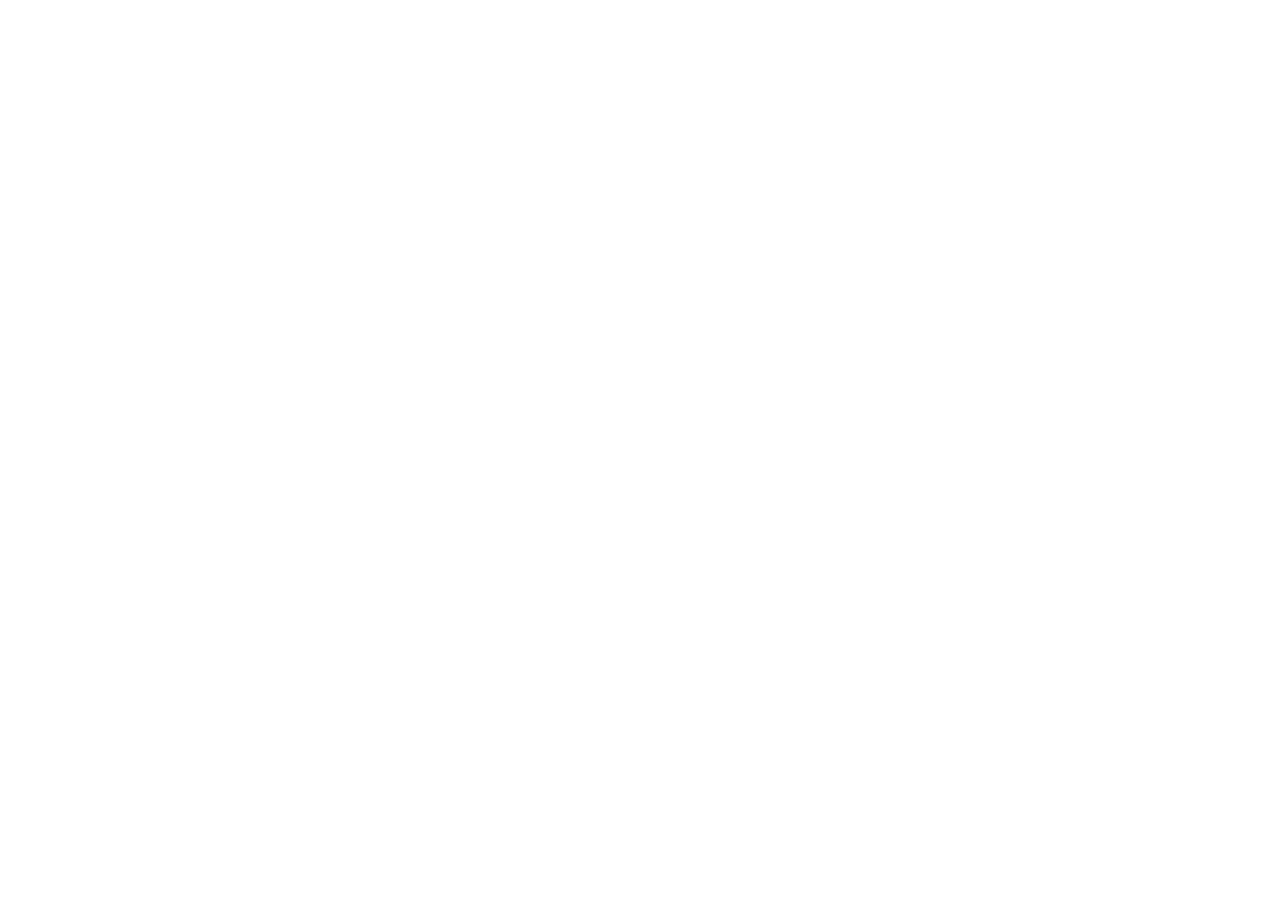
==== index.html @ c896de94 "commit 35" ====
<!DOCTYPE html>
<html lang="en">

<head>
    <meta charset="UTF-8">
    <meta name="viewport" content="width=device-width, initial-scale=1.0">
    <title>Document</title>
    <style>
        * {
            margin: 0;
            padding: 0;
            box-sizing: border-box;
            font-family: "gilroy";
        }

        html,
        body {
            width: 100%;
            height: 100%;
        }

        /* .main {
            width: 100%;
            height: 100%;
            display: flex;
            align-items: center;
            justify-content: center;
            background-color: #222;
        } */

        /* h1{
            color: #555;
            font-size: 10rem;
            font-weight: 300;
            user-select: none;
            letter-spacing: 0;
        } */

        /* input{
            display:none;
        }

        #btn{
            padding: 16px 22px;
            background-color: rgb(41, 143, 114);
            color: white;
            border-radius: 30px;
            font-weight: 700;
        }
        #btn:hover{
            background-color:  rgb(24, 82, 66);
            color: black;
            border-radius: 6px;
            font-weight: bolder;
        } */


        /* 
        input {
            display: block;
        }


        #main {
            padding: 50px;
            width: 100%;
            height: 100%;
            background-color: #222;
        }


        .card {
            margin-top: 40px;
            border-radius: 10px;
            display: inline-block;
            padding: 20px;
            border: 1px solid #555;
            max-width: 300px;
            color: #fff;
            margin-bottom: 8px;
            overflow: hidden;
        }

        .profile {
            width: 50px;
            height: 50px;
            border-radius: 50%;
        }

        .profile img {
            width: 100%;
            height: 100%;
            object-fit: cover;
        }

        .card h5 {
            margin-top: 4px;
        }

        .card p {
            font-size: 12px;
            margin-top: 10px; 
        }*/

        /* body{
            position: relative;
            overflow: hidden;
           
        }
            never put position relative and overdlow hidden it in body only used it in your main div
            this is only for example here 

        #abcd{
            position: absolute;
            transition: all cubic-bezier(0.19, 1, 0.22, 1) .25s;
            width: 500px;
            height: 500px;
            background-color: darkblue;
            cursor: none;  
        } */


        /* .hulu{
            font-family: gilroy;
            background: rgb(134,60,6
            );
            color: red;
        } */
        /* 
        .highlight{
            color :red;
        } */

        /* cursor none to make cursor hidden */

        /* h3{
            text-transform: capitalize;
        } */

        /* #main { */
        /* padding: 50px; */
        /* padding: 30px;
            width: 100%;
            height: 100%;
            background-color: #999; */
        /* display: flex;
            align-items: center;
            justify-content: center; */
        /* } */

        /* 
        h1{
            color: #555;
            font-size: 10rem;
            font-weight: 900;
            user-select: none;
            letter-spacing: -1rem;
        } */

        /* input{
            display: none;
        }

        #btn{
            padding: 12px 22px;
            background-color: rgb(41,143,114);
            color: white;
            border-radius: 30px;
            font-weight: 600;
        }

        #main #btn:hover{
            background-color: rgb(24,82,66);
        } */


        /* input {
            display: block;
        }

        .card {
            max-width: 300px ;
            display: inline-block;
            padding: 20px;
            color: #fff;
            border: 1px solid #555;
            margin-top: 40px;
            border-radius: 10px;
        }

        .profile {
            width: 50px;
            height: 50px;
            border-radius: 50%;
            margin-bottom: 20px;
            overflow: hidden;
        }

        .profile img {
            width: 100%;
            height: 100%;
            object-fit: cover;
        }

        .card h5{
            margin-top: 5px;
        }
        .card p {
            font-size: 12px;
            margin-top: 10px;
        } */


        /* #abcd{
            width: 500px;
            height: 500px;
            background-color:black;
        } */


        /* body{
            position: relative;
            overflow :hidden;
        } */

        /* #abcd{ */
        /* position: absolute;
            transition: all cubic-bezier(0.19, 1, 0.22, 1) 1s; */
        /* width: 500px;
            height: 500px;
            background-color:black;
        } */

        body {
            position: relative;
            overflow: hidden;
            padding: 30px;
        }

        /*#main{
            width: 100%;
            height: 100%;
            background-color: #222;
        }

        #nav{
            display: flex;
            align-items: center;
            justify-content: space-around;
            width: 100%;
            height: 100px;
            background-color: #444;
        }

        a{
            color: white;
        }
        button{
            padding: 12px 22px;
            background-color: red;
            border-radius: 5px;
            border: none;
            font-weight: 600;
            font-size: 20px;
        } */

        /* .lt{
            text-decoration: line-through;
        } */


        /* .a{
            width: 80%;
            height: 80%;
            background-color: brown;
        }

        .b{
            width: 80%;
            height: 80%;
            background-color: green;
        }

        .c{
            width: 80%;
            height: 80%;
            background-color: red;
        } */

        small {
            color: red;
            font-size: 12px;
        }

        #hide {
            display: none;
        }
    </style>
</head>

<body>

    <!-- <h3 id="heading">select device</h3>

    <select >
         <option selected disabled>choose your device</option>
         <option value="realme">realme c</option>
         <option value="samsung">samsung galaxy</option>
         <option value="oppo">oppo note</option>
         <option value="apple">apple iphone</option>
    </select> -->

    <!-- <div class="main">
        <h1>
        </h1>
    </div> -->


    <!-- <div class="main">
        <input id="fileinput" type="file" >
        <div id="btn">
            Upload file
        </div>
    </div> -->

    <!-- 
    <div id="main">
        <form action="">
            <input type="text" placeholder="profile pic">
            <input type="text" placeholder="name">
            <input type="text" placeholder="occupation">
            <input type="text" placeholder="info">
            <input type="submit">
        </form> -->

    <!-- <div class="card">
            <div class="profile">
                <img src="https://plus.unsplash.com/premium_photo-1670787505459-5ec84cc48762?w=600&auto=format&fit=crop&q=60&
                ixlib=rb-4.1.0&ixid=M3wxMjA3fDB8MHxmZWF0dXJlZC1waG90b3MtZmVlZHwyfHx8ZW58MHx8fHx8" alt="">
            </div>
            <h3>Danish khan</h3>
            <h5>Engineer and Future Busniess Owner</h5>
            <p>Lorem ipsum dolor sit amet consectetur adipisicing elit. Temporibus, autem ea. Qui sed blanditiis
                nullanihil maiores accusamus omnis perspiciatis beatae modi magnam!</p>
        </div> -->
    <!-- </div> -->


    <!-- <div id="abcd">

   </div>  -->
    <!-- <h1>hey kaisa hoo</h1> -->
    <!-- <a href="">download now</a> -->
    <!-- <img src="" alt="broken img"> -->


    <!-- <a href="https://www.google.com">download now</a> -->

    <!-- <div>
        <h1>hrlooo</h1>
        <h1>hrlooo</h1>
        <h1>hrlooo</h1>
        <h1>hrlooo</h1>
    </div> -->
    <!-- 
    <h1>kesa hoo tum</h1> -->


    <!-- <ul>
        <li>apple1</li>
        <li>apple2</li>
        <li>apple3</li>
        <li>apple4</li>
        <li>apple5</li>
        <li>apple6</li>
        <li>apple7</li>
        <li>apple8</li>
    </ul> -->

    <!-- <p>Lorem ipsum dolor sit amet.</p>
    <h1>asfad</h1>
    <p>Vitae cumque incidunt sed illum!</p>
    <h1>fahad</h1>
    <p>Veritatis minima eos illum iste.</p> -->

    <!-- <ul>
        <li>apple1</li>
        <li>apple2</li>
        <li>apple3</li>
        <li>apple4</li>
        <li>apple5</li>
        <li>apple6</li>
        <li>apple7</li>
        <li>apple8</li>
        <li>apple9</li>
    </ul> -->

    <!-- <h1>harle</h1> -->

    <!-- <input type="text" placeholder="name"> -->

    <!-- <h3 id="device">Select your device </h3>
    <select >
        <option selected disabled>Choose your Device</option>
        <option value="samsung">samsung</option>
        <option value="xiomi">xiomi</option>
        <option value="oppo">oppo</option>
        <option value="apple">apple</option>
    </select> -->

    <!-- 
    <div id = main>
        <input id="fileinput" type="file">
        <div id="btn">upload file</div>
    </div> -->
    <!-- <div id="main">
        <form action="">
            <input type="text" placeholder="profile pic">
            <input type="text" placeholder="name">
            <input type="text" placeholder="occupation">
            <input type="text" placeholder="info">




            <input type="submit">
        </form>


    </div> -->

    <!-- <div id="abcd"></div> -->

    <!-- <div id="main">
        <div id="nav">
            <a href="">home</a>
            <a href="">about</a>
            <button>click and follow </button>
        </div>
    </div> -->

    <!-- <ul>
        <li>apple</li>
        <li>banana</li>
        <li>guava</li>
        <li>grapes</li>
        <li>mangos</li>
    </ul> -->


    <!-- <div class="a">
        <div class="b">
            <div class="c">
                <button>click me</button>
            </div>
        </div>
    </div> -->

    <!-- <input type="text" placeholder="write anything">
    <h1>Total charcters <span></span></h1>
    <h1>character left <span id="characterleft">20</span></h1> -->

    <!-- 23/06/2026 -->


    <!-- FORM AND FORM VALIDATION -->

    <!-- <form>
        <input id="name" type="text" placeholder="name">
        <div id="hide">
            <br>
            <small>your name should be greater than 2 characters</small>
        </div>
        <br><br>
        <input type="email" placeholder="email">
        <br><br>
        <input type="password" placeholder="password">
        <br><br>
        <select name="" id="">
            <option value="Male">male</option>
            <option value="Female">female</option>
            <option value="Shemale">shemale</option>
        </select>
        <br><br>
        <textarea placeholder="Tell us about you..."></textarea>
        <br><br>
        <input type="submit">
    </form> -->


    <!-- 30/06/2026 -->

    <script src="./script.js"></script>
</body>

</html>
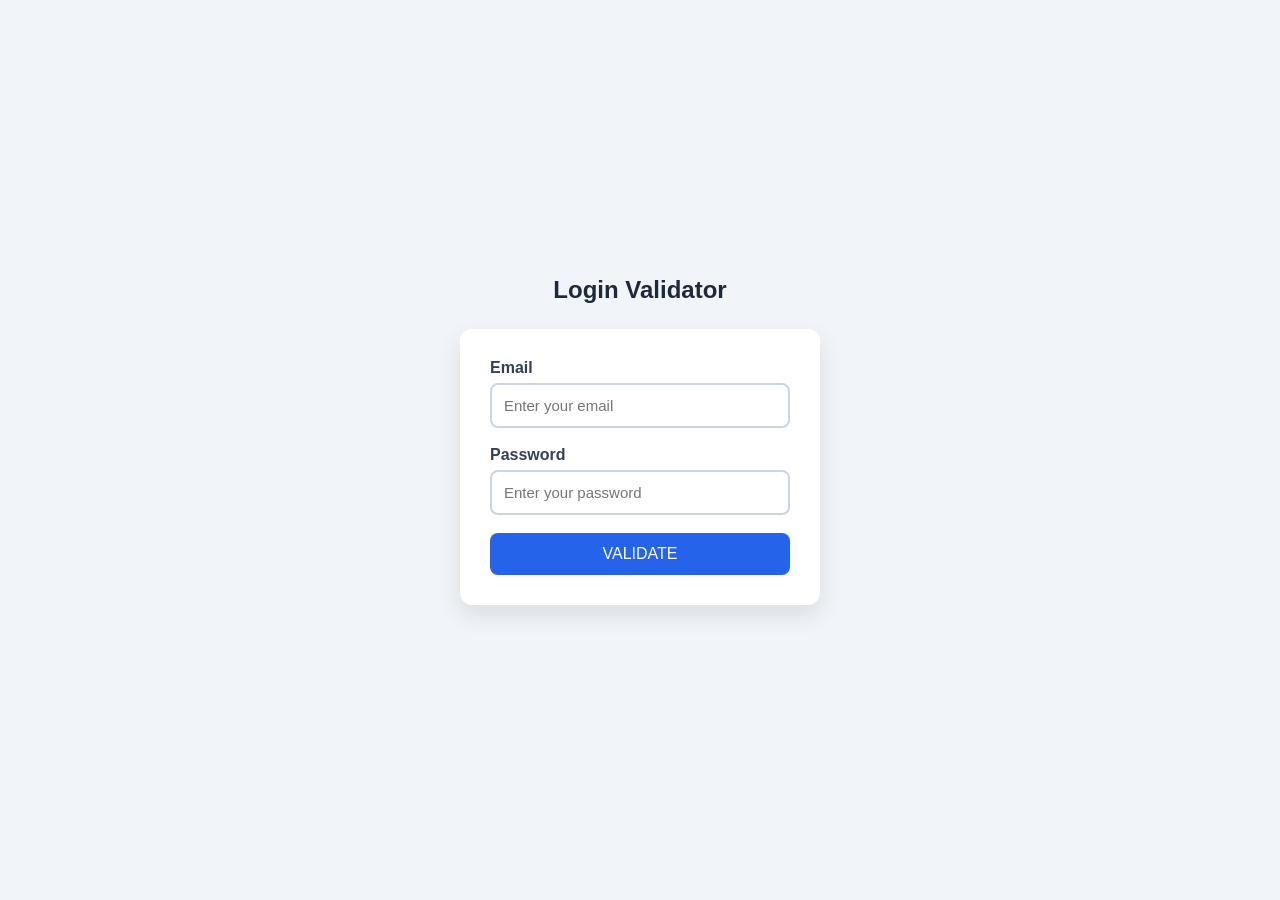
==== commit 3414d2d0: "commit 36 Eamil & Password Validator" ====
--- a/index.html
+++ b/index.html
@@ -6,7 +6,7 @@
     <meta name="viewport" content="width=device-width, initial-scale=1.0">
     <title>Document</title>
     <style>
-        * {
+        /* * {
             margin: 0;
             padding: 0;
             box-sizing: border-box;
@@ -17,7 +17,7 @@
         body {
             width: 100%;
             height: 100%;
-        }
+        } */
 
         /* .main {
             width: 100%;
@@ -231,11 +231,11 @@
             background-color:black;
         } */
 
-        body {
+        /* body {
             position: relative;
             overflow: hidden;
             padding: 30px;
-        }
+        } */
 
         /*#main{
             width: 100%;
@@ -287,15 +287,17 @@
             background-color: red;
         } */
 
-        small {
+        /* small {
             color: red;
             font-size: 12px;
         }
 
         #hide {
             display: none;
-        }
+        } */
     </style>
+
+    <link rel="stylesheet" href="style.css">
 </head>
 
 <body>
@@ -490,6 +492,36 @@
 
     <!-- 30/06/2026 -->
 
+    <!-- EMAIL and PASSWORD VALIDATOR -->
+
+    <div class="container">
+        <h2>Login Validator</h2>
+        <form autocomplete="off" id="form">
+
+
+            <div class="input-group">
+                <label for="email">Email</label>
+                <input id="email" type="text" placeholder="Enter your email">
+                <small class="error" id="email-error"></small>
+            </div>
+
+            <div class="input-group">
+                <label for="password">Password</label>
+                <input id="password" type="password" placeholder="Enter your password">
+                <small class="error" id="password-error">
+
+                </small>
+            </div>
+
+            <button type="submit">VALIDATE</button>
+        </form>
+
+        <div>
+            <div id="resultMessage">
+            </div>
+        </div>
+    </div>
+
     <script src="./script.js"></script>
 </body>
 
--- a/style.css
+++ b/style.css
@@ -0,0 +1,97 @@
+* {
+    margin: 0;
+    padding: 0;
+    box-sizing: border-box;
+    font-family: Arial, sans-serif;
+}
+
+body {
+    min-height: 100vh;
+    background: #f1f5f9;
+    display: flex;
+    justify-content: center;
+    align-items: center;
+}
+
+/* EMAIL and PASSWORD VALIDATOR */
+
+.container {
+    width: 100%;
+    max-width: 400px;
+    padding: 20px;
+}
+
+form {
+    background: white;
+    padding: 30px;
+    border-radius: 12px;
+    box-shadow: 0 10px 25px rgba(0, 0, 0, 0.1);
+}
+
+h2 {
+    text-align: center;
+    margin-bottom: 25px;
+    color: #1e293b;
+}
+
+.input-group {
+    margin-bottom: 18px;
+}
+
+label {
+    display: block;
+    margin-bottom: 6px;
+    color: #334155;
+    font-weight: bold;
+}
+
+input {
+    width: 100%;
+    padding: 12px;
+    border: 2px solid #cbd5e1;
+    border-radius: 8px;
+    outline: none;
+    font-size: 15px;
+}
+
+input:focus {
+    border-color: #2563eb;
+}
+
+small {
+    display: none;
+    margin-top: 6px;
+    color: #dc2626;
+    font-size: 13px;
+}
+
+button {
+    width: 100%;
+    padding: 12px;
+    border: none;
+    background: #2563eb;
+    color: white;
+    font-size: 16px;
+    border-radius: 8px;
+    cursor: pointer;
+}
+
+button:hover {
+    background: #1d4ed8;
+}
+
+#resultMessage {
+    color: red;
+    margin-top: 20px;
+    text-align: center;
+    font-weight: bold;
+    font-size: 14px;
+}
+
+.error {
+    color: red;
+    margin-top: 4px;
+    font-size: 12px;
+    display: none;
+
+}
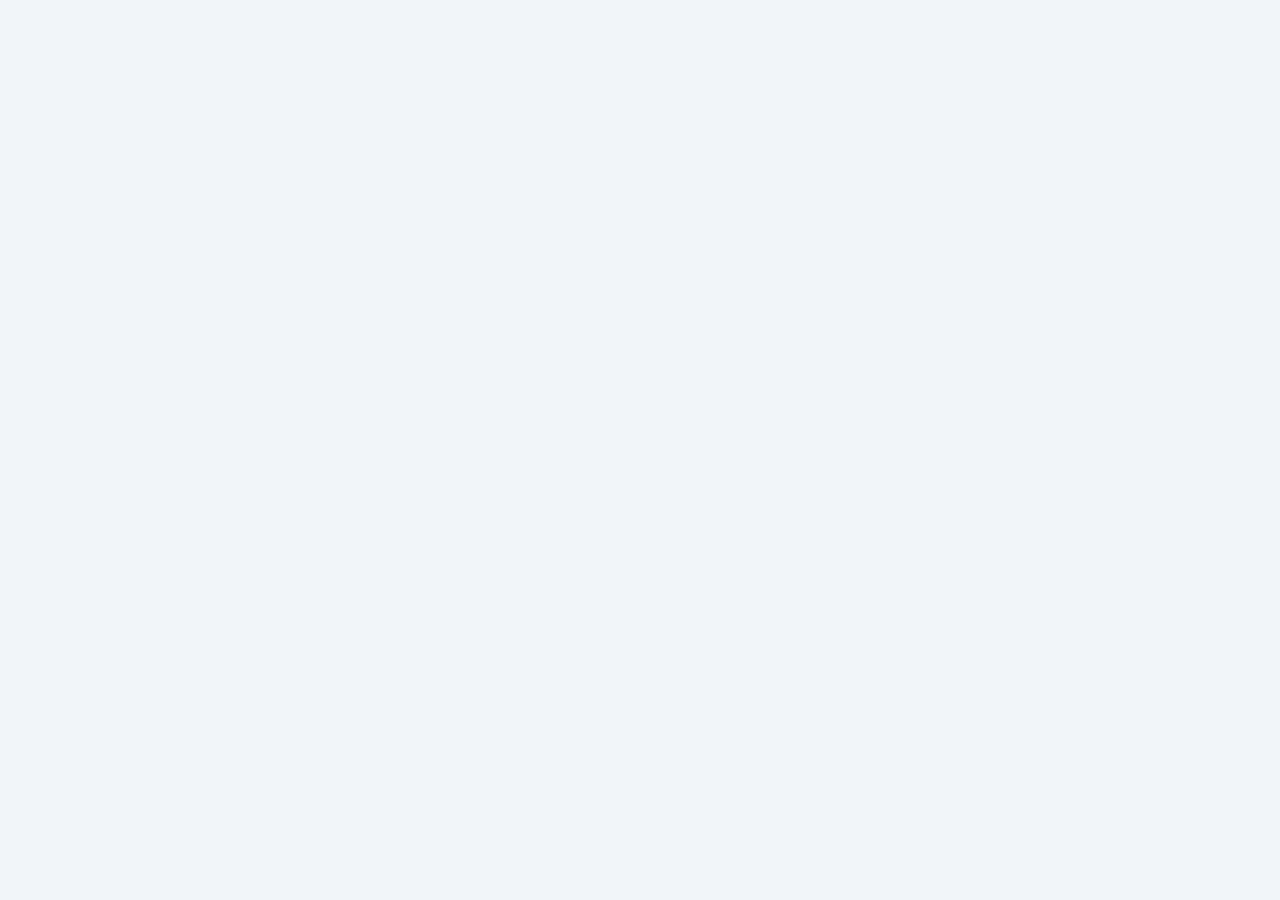
==== commit a1bbff26: "commit 37 practice" ====
--- a/index.html
+++ b/index.html
@@ -494,7 +494,7 @@
 
     <!-- EMAIL and PASSWORD VALIDATOR -->
 
-    <div class="container">
+    <!-- <div class="container">
         <h2>Login Validator</h2>
         <form autocomplete="off" id="form">
 
@@ -520,7 +520,33 @@
             <div id="resultMessage">
             </div>
         </div>
-    </div>
+    </div> -->
+
+    <!-- <div class="container">
+        <h2>
+            Login Validator
+        </h2>
+        <form autocomplete="off" id="form">
+
+
+            <div class="input-group">
+                <label for="email">Email</label>
+                <input type="text" id="email" placeholder="Enter your email">
+                <small class="error" id="email-error"></small>
+            </div>
+
+            <div class="input-group">
+                <label for="password">Password</label>
+                <input type="text" id="password" placeholder="Enter your password">
+                <small class="error" id="password-error"></small>
+            </div>
+
+            <button type="submit">VALIDATE</button>
+        </form>
+        <div id="resultMessage">
+        </div>
+    </div> -->
+
 
     <script src="./script.js"></script>
 </body>
--- a/style.css
+++ b/style.css
@@ -15,7 +15,9 @@
 
 /* EMAIL and PASSWORD VALIDATOR */
 
-.container {
+/* #region EMAIL and PASSWORD VALIDATOR */
+
+/* .container {
     width: 100%;
     max-width: 400px;
     padding: 20px;
@@ -94,4 +96,6 @@
     font-size: 12px;
     display: none;
 
-}+} */
+
+/* #endregion */
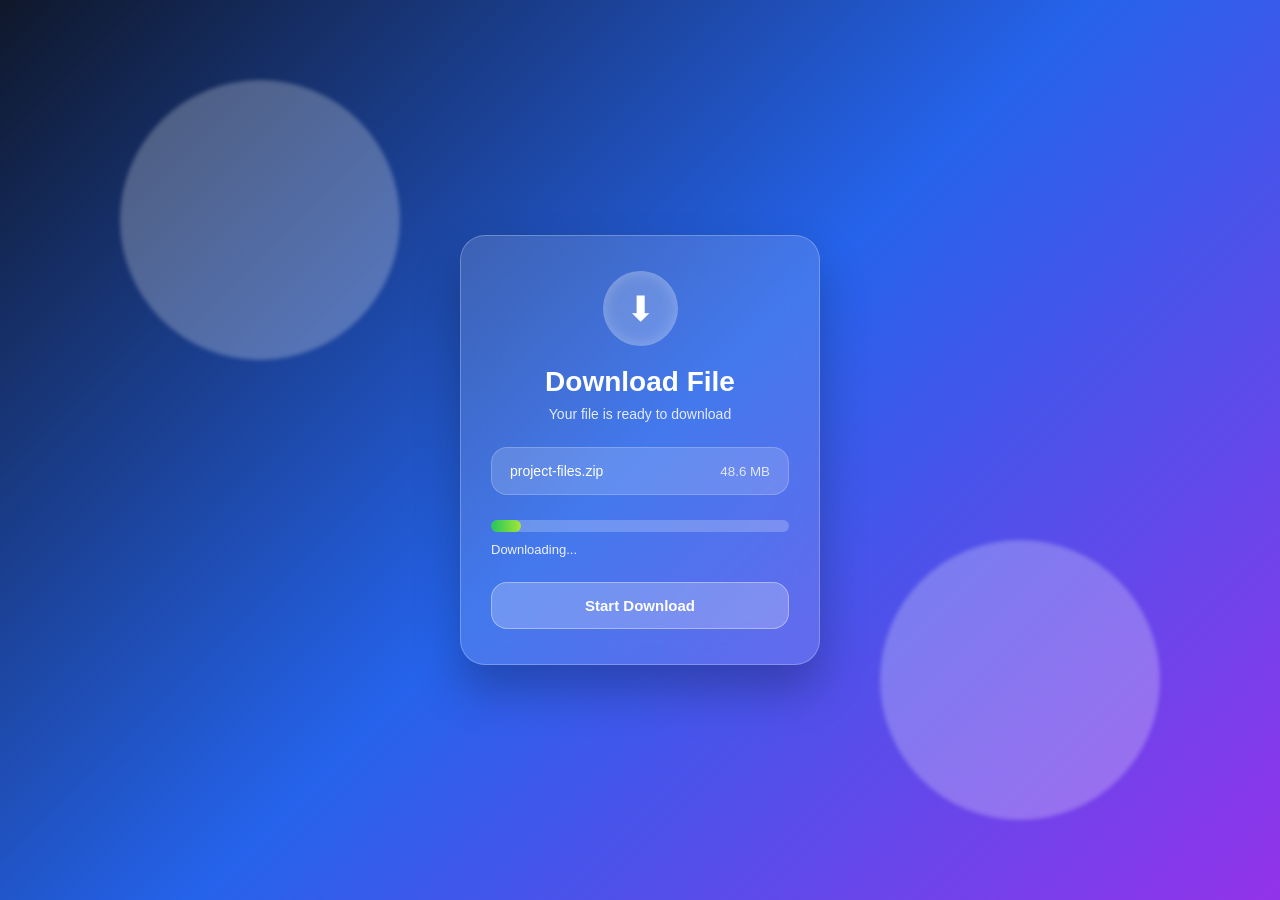
==== commit b0b43ca3: "commit 43" ====
--- a/index.html
+++ b/index.html
@@ -548,6 +548,31 @@
     </div> -->
 
 
+  <div class="download-card">
+    <div class="icon">⬇</div>
+
+    <h2>Download File</h2>
+    <p>Your file is ready to download</p>
+
+    <div class="file-box">
+      <span>project-files.zip</span>
+      <small>48.6 MB</small>
+    </div>
+
+    <div class="progress-area">
+      <div class="progress-bar">
+        <div class="progress"></div>
+      </div>
+      <div class="progress-info">
+        <span>Downloading...</span>
+        <span></span>
+      </div>
+    </div>
+
+    <button>Start Download</button>
+  </div>
+
+
     <script src="./script.js"></script>
 </body>
 
--- a/style.css
+++ b/style.css
@@ -1,4 +1,4 @@
-* {
+/* * {
     margin: 0;
     padding: 0;
     box-sizing: border-box;
@@ -11,7 +11,7 @@
     display: flex;
     justify-content: center;
     align-items: center;
-}
+} */
 
 /* EMAIL and PASSWORD VALIDATOR */
 
@@ -98,4 +98,154 @@
 
 } */
 
-/* #endregion */+/* #endregion */
+
+
+* {
+  margin: 0;
+  padding: 0;
+  box-sizing: border-box;
+  font-family: "Poppins", sans-serif;
+}
+
+body {
+  min-height: 100vh;
+  display: flex;
+  justify-content: center;
+  align-items: center;
+  background: linear-gradient(135deg, #0f172a, #2563eb, #9333ea);
+  overflow: hidden;
+}
+
+body::before,
+body::after {
+  content: "";
+  position: absolute;
+  width: 280px;
+  height: 280px;
+  border-radius: 50%;
+  background: rgba(255, 255, 255, 0.25);
+  filter: blur(2px);
+}
+
+body::before {
+  top: 80px;
+  left: 120px;
+}
+
+body::after {
+  bottom: 80px;
+  right: 120px;
+}
+
+.download-card {
+  position: relative;
+  width: 360px;
+  padding: 35px 30px;
+  border-radius: 25px;
+  text-align: center;
+  color: #fff;
+
+  background: rgba(255, 255, 255, 0.14);
+  border: 1px solid rgba(255, 255, 255, 0.25);
+  backdrop-filter: blur(18px);
+  -webkit-backdrop-filter: blur(18px);
+
+  box-shadow: 0 25px 45px rgba(0, 0, 0, 0.25);
+}
+
+.icon {
+  width: 75px;
+  height: 75px;
+  margin: 0 auto 20px;
+  border-radius: 50%;
+  display: flex;
+  justify-content: center;
+  align-items: center;
+
+  font-size: 35px;
+  background: rgba(255, 255, 255, 0.2);
+  box-shadow: inset 0 0 15px rgba(255, 255, 255, 0.25);
+}
+
+.download-card h2 {
+  font-size: 28px;
+  margin-bottom: 8px;
+}
+
+.download-card p {
+  font-size: 14px;
+  opacity: 0.85;
+  margin-bottom: 25px;
+}
+
+.file-box {
+  display: flex;
+  justify-content: space-between;
+  align-items: center;
+  padding: 15px 18px;
+  border-radius: 16px;
+  margin-bottom: 25px;
+
+  background: rgba(255, 255, 255, 0.16);
+  border: 1px solid rgba(255, 255, 255, 0.2);
+}
+
+.file-box span {
+  font-size: 14px;
+  font-weight: 500;
+}
+
+.file-box small {
+  opacity: 0.8;
+}
+
+.progress-area {
+  margin-bottom: 25px;
+}
+
+.progress-bar {
+  width: 100%;
+  height: 12px;
+  border-radius: 50px;
+  overflow: hidden;
+  background: rgba(255, 255, 255, 0.22);
+}
+
+.progress {
+  width: 10%;
+  height: 100%;
+  border-radius: 50px;
+  background: linear-gradient(90deg, #22c55e, #a3e635);
+}
+
+.progress-info {
+  display: flex;
+  justify-content: space-between;
+  margin-top: 10px;
+  font-size: 13px;
+  opacity: 0.9;
+}
+
+button {
+  width: 100%;
+  padding: 14px;
+  border: none;
+  outline: none;
+  border-radius: 16px;
+  cursor: pointer;
+
+  color: #fff;
+  font-size: 15px;
+  font-weight: 600;
+
+  background: rgba(255, 255, 255, 0.22);
+  border: 1px solid rgba(255, 255, 255, 0.35);
+
+  transition: 0.3s ease;
+}
+
+button:hover {
+  background: rgba(255, 255, 255, 0.35);
+  transform: translateY(-3px);
+}
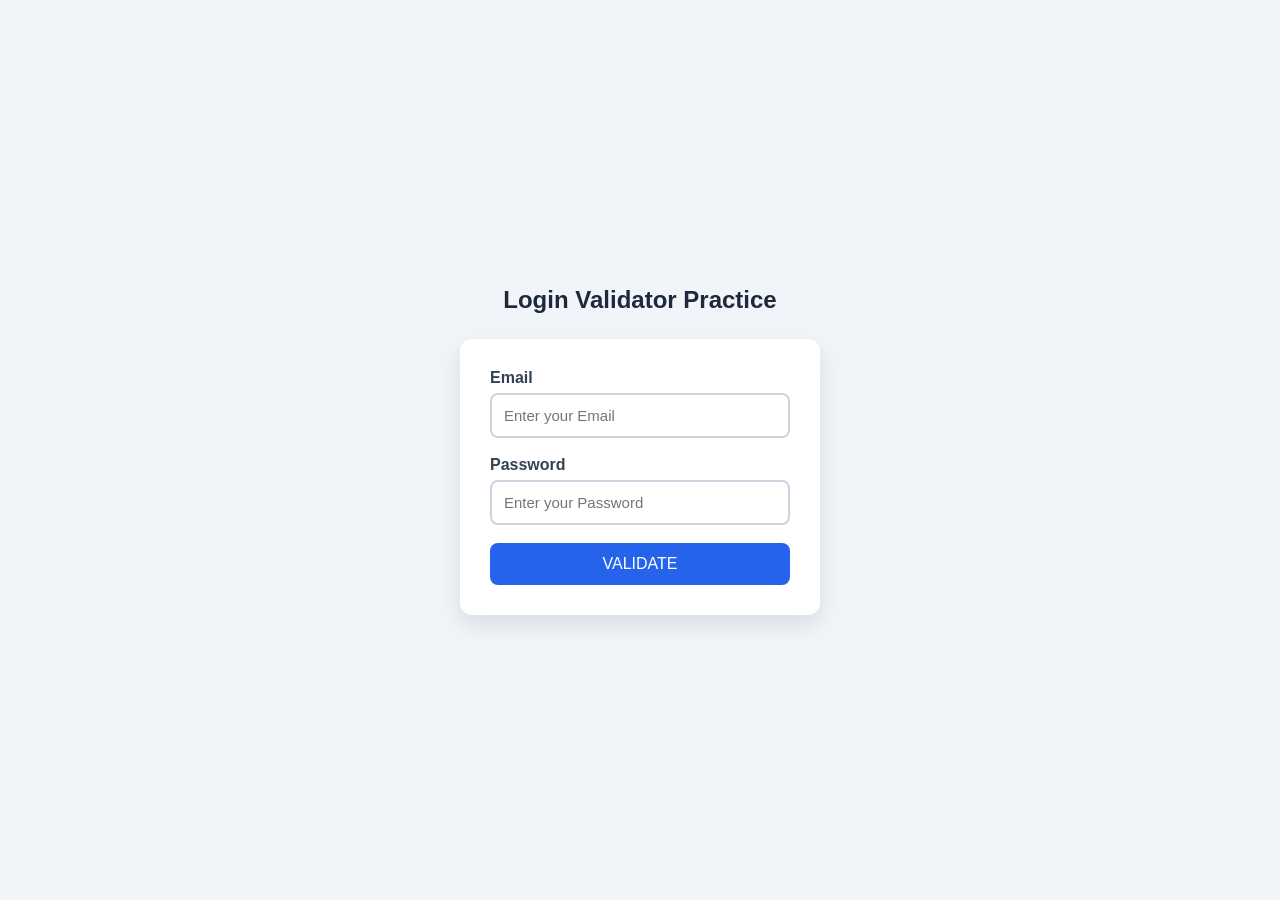
==== commit f7ad2150: "commit 44 form validator practice" ====
--- a/index.html
+++ b/index.html
@@ -548,29 +548,33 @@
     </div> -->
 
 
-  <div class="download-card">
-    <div class="icon">⬇</div>
-
-    <h2>Download File</h2>
-    <p>Your file is ready to download</p>
-
-    <div class="file-box">
-      <span>project-files.zip</span>
-      <small>48.6 MB</small>
+    <!-- 06/07/2026 -->
+
+    <!-- login validator practice -->
+
+    <div class="container">
+        <h2>
+            Login Validator Practice
+        </h2>
+        <form autocomplete="off" id="form">
+
+            <div class="input-group">
+                <label for="email">Email</label>
+                <input type="text" id="email" placeholder="Enter your Email">
+                <small class="error" id="email-error"></small>
+            </div>
+
+             <div class="input-group">
+                <label for="password">Password</label>
+                <input type="text" id="password" placeholder="Enter your Password">
+                <small class="error" id="password"></small>
+            </div>
+
+            <button type="submit">VALIDATE</button>
+        </form>
+
+       <div class="resultMessage"></div> <!--  optional -->
     </div>
-
-    <div class="progress-area">
-      <div class="progress-bar">
-        <div class="progress"></div>
-      </div>
-      <div class="progress-info">
-        <span>Downloading...</span>
-        <span></span>
-      </div>
-    </div>
-
-    <button>Start Download</button>
-  </div>
 
 
     <script src="./script.js"></script>
--- a/style.css
+++ b/style.css
@@ -1,4 +1,4 @@
-/* * {
+* {
     margin: 0;
     padding: 0;
     box-sizing: border-box;
@@ -11,13 +11,13 @@
     display: flex;
     justify-content: center;
     align-items: center;
-} */
+}
 
 /* EMAIL and PASSWORD VALIDATOR */
 
 /* #region EMAIL and PASSWORD VALIDATOR */
 
-/* .container {
+.container {
     width: 100%;
     max-width: 400px;
     padding: 20px;
@@ -96,156 +96,8 @@
     font-size: 12px;
     display: none;
 
-} */
+}
 
 /* #endregion */
 
-
-* {
-  margin: 0;
-  padding: 0;
-  box-sizing: border-box;
-  font-family: "Poppins", sans-serif;
-}
-
-body {
-  min-height: 100vh;
-  display: flex;
-  justify-content: center;
-  align-items: center;
-  background: linear-gradient(135deg, #0f172a, #2563eb, #9333ea);
-  overflow: hidden;
-}
-
-body::before,
-body::after {
-  content: "";
-  position: absolute;
-  width: 280px;
-  height: 280px;
-  border-radius: 50%;
-  background: rgba(255, 255, 255, 0.25);
-  filter: blur(2px);
-}
-
-body::before {
-  top: 80px;
-  left: 120px;
-}
-
-body::after {
-  bottom: 80px;
-  right: 120px;
-}
-
-.download-card {
-  position: relative;
-  width: 360px;
-  padding: 35px 30px;
-  border-radius: 25px;
-  text-align: center;
-  color: #fff;
-
-  background: rgba(255, 255, 255, 0.14);
-  border: 1px solid rgba(255, 255, 255, 0.25);
-  backdrop-filter: blur(18px);
-  -webkit-backdrop-filter: blur(18px);
-
-  box-shadow: 0 25px 45px rgba(0, 0, 0, 0.25);
-}
-
-.icon {
-  width: 75px;
-  height: 75px;
-  margin: 0 auto 20px;
-  border-radius: 50%;
-  display: flex;
-  justify-content: center;
-  align-items: center;
-
-  font-size: 35px;
-  background: rgba(255, 255, 255, 0.2);
-  box-shadow: inset 0 0 15px rgba(255, 255, 255, 0.25);
-}
-
-.download-card h2 {
-  font-size: 28px;
-  margin-bottom: 8px;
-}
-
-.download-card p {
-  font-size: 14px;
-  opacity: 0.85;
-  margin-bottom: 25px;
-}
-
-.file-box {
-  display: flex;
-  justify-content: space-between;
-  align-items: center;
-  padding: 15px 18px;
-  border-radius: 16px;
-  margin-bottom: 25px;
-
-  background: rgba(255, 255, 255, 0.16);
-  border: 1px solid rgba(255, 255, 255, 0.2);
-}
-
-.file-box span {
-  font-size: 14px;
-  font-weight: 500;
-}
-
-.file-box small {
-  opacity: 0.8;
-}
-
-.progress-area {
-  margin-bottom: 25px;
-}
-
-.progress-bar {
-  width: 100%;
-  height: 12px;
-  border-radius: 50px;
-  overflow: hidden;
-  background: rgba(255, 255, 255, 0.22);
-}
-
-.progress {
-  width: 10%;
-  height: 100%;
-  border-radius: 50px;
-  background: linear-gradient(90deg, #22c55e, #a3e635);
-}
-
-.progress-info {
-  display: flex;
-  justify-content: space-between;
-  margin-top: 10px;
-  font-size: 13px;
-  opacity: 0.9;
-}
-
-button {
-  width: 100%;
-  padding: 14px;
-  border: none;
-  outline: none;
-  border-radius: 16px;
-  cursor: pointer;
-
-  color: #fff;
-  font-size: 15px;
-  font-weight: 600;
-
-  background: rgba(255, 255, 255, 0.22);
-  border: 1px solid rgba(255, 255, 255, 0.35);
-
-  transition: 0.3s ease;
-}
-
-button:hover {
-  background: rgba(255, 255, 255, 0.35);
-  transform: translateY(-3px);
-}+  /* 06/07/2026 */
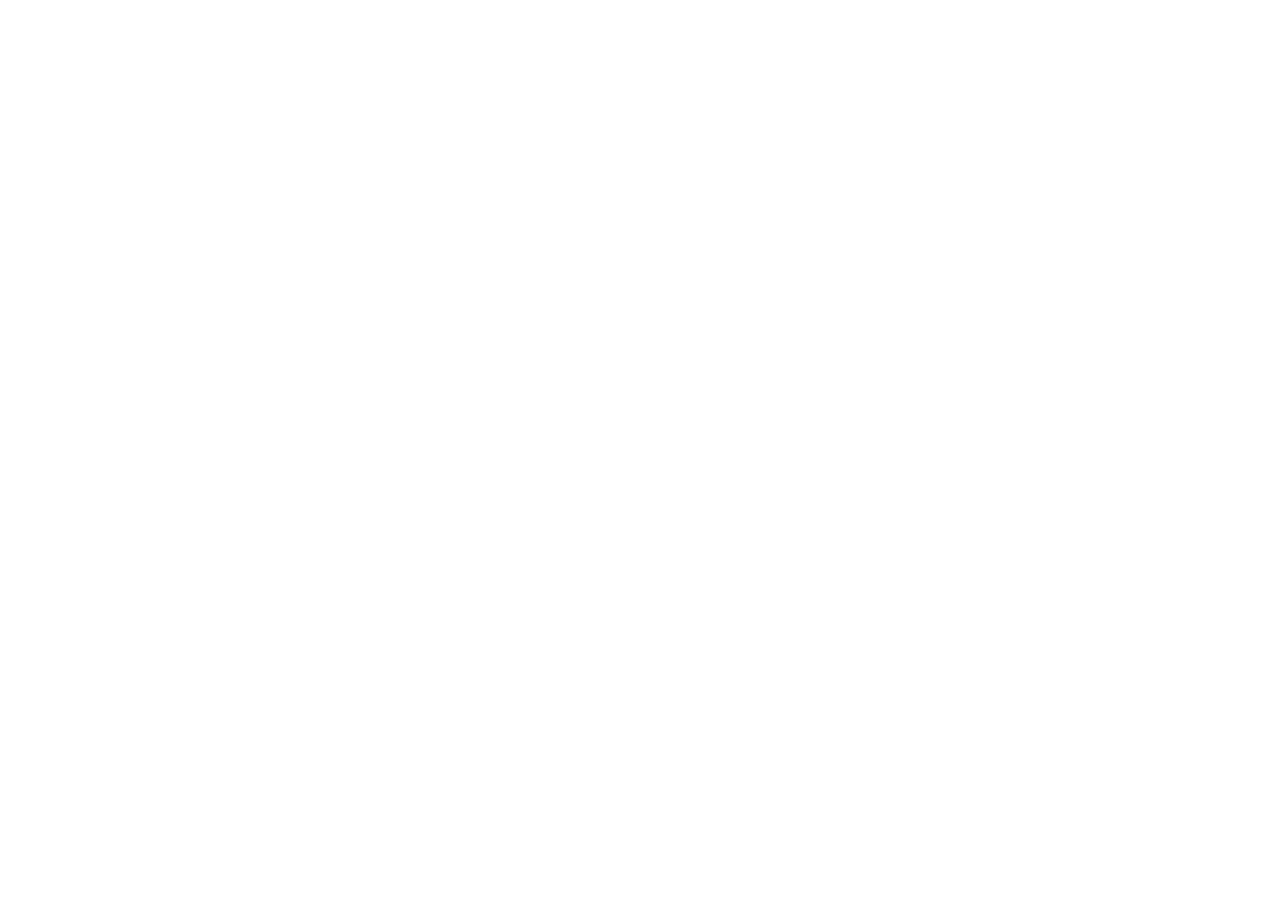
==== commit 0ac1b507: "commt 45 refactor: comment out login validator and download progress bar sections" ====
--- a/index.html
+++ b/index.html
@@ -552,7 +552,7 @@
 
     <!-- login validator practice -->
 
-    <div class="container">
+    <!-- <div class="container">
         <h2>
             Login Validator Practice
         </h2>
@@ -573,9 +573,22 @@
             <button type="submit">VALIDATE</button>
         </form>
 
-       <div class="resultMessage"></div> <!--  optional -->
-    </div>
-
+       <div class="resultMessage"></div>   optional 
+    </div> -->
+
+<!-- DOWNLOAD PROGRESS BAR / LOADBAR -->
+
+      <!-- <div class="card">
+        <h2>DOWNLOADING</h2>
+
+        <div class="progress-bar">
+            <div class="progress"></div>
+        </div>
+
+        <p id="percentage">0%</p>
+
+        <button id="download">Download</button>
+    </div> -->
 
     <script src="./script.js"></script>
 </body>
--- a/style.css
+++ b/style.css
@@ -1,4 +1,4 @@
-* {
+/* * {
     margin: 0;
     padding: 0;
     box-sizing: border-box;
@@ -11,13 +11,13 @@
     display: flex;
     justify-content: center;
     align-items: center;
-}
+} */
 
 /* EMAIL and PASSWORD VALIDATOR */
 
 /* #region EMAIL and PASSWORD VALIDATOR */
 
-.container {
+/* .container {
     width: 100%;
     max-width: 400px;
     padding: 20px;
@@ -96,8 +96,85 @@
     font-size: 12px;
     display: none;
 
-}
+} */
 
 /* #endregion */
 
-  /* 06/07/2026 */+
+
+/* 06/07/2026 */
+
+/* DOWNLOAD PROGRESS / LOADBAR */
+
+/* *{
+    margin: 0;
+    padding: 0;
+    box-sizing: border-box;
+    font-family: Arial, Helvetica, sans-serif;
+}
+
+body{
+    height: 100vh;
+    display: flex;
+    justify-content: center;
+    align-items: center;
+    background: linear-gradient(135deg,#667eea,#764ba2);
+} */
+
+/* #region DOWNLOAD PROGRESS BAR / LOADBAR */
+
+/* .card{
+    width: 320px;
+    padding: 30px;
+    text-align: center;
+
+    background: rgba(255,255,255,0.15);
+    border: 1px solid rgba(255,255,255,0.3);
+    backdrop-filter: blur(10px);
+    border-radius: 20px;
+
+    color: white;
+}
+
+h2{
+    margin-bottom: 25px;
+}
+
+.progress-bar{
+    width: 100%;
+    height: 15px;
+    background: rgba(255,255,255,0.2);
+    border-radius: 20px;
+    overflow: hidden;
+}
+
+.progress{
+    width: 10%;
+    height: 100%;
+    background: white;
+    border-radius: 20px;
+}
+
+#percentage{
+    margin: 20px 0;
+    font-size: 20px;
+    font-weight: bold;
+}
+
+button{
+    padding: 12px 30px;
+    border: none;
+    border-radius: 10px;
+    background: white;
+    color: #764ba2;
+    font-size: 16px;
+    cursor: pointer;
+    transition: 0.3s;
+}
+
+button:hover{
+    transform: scale(1.05);
+} */
+
+
+/* #endregion */
